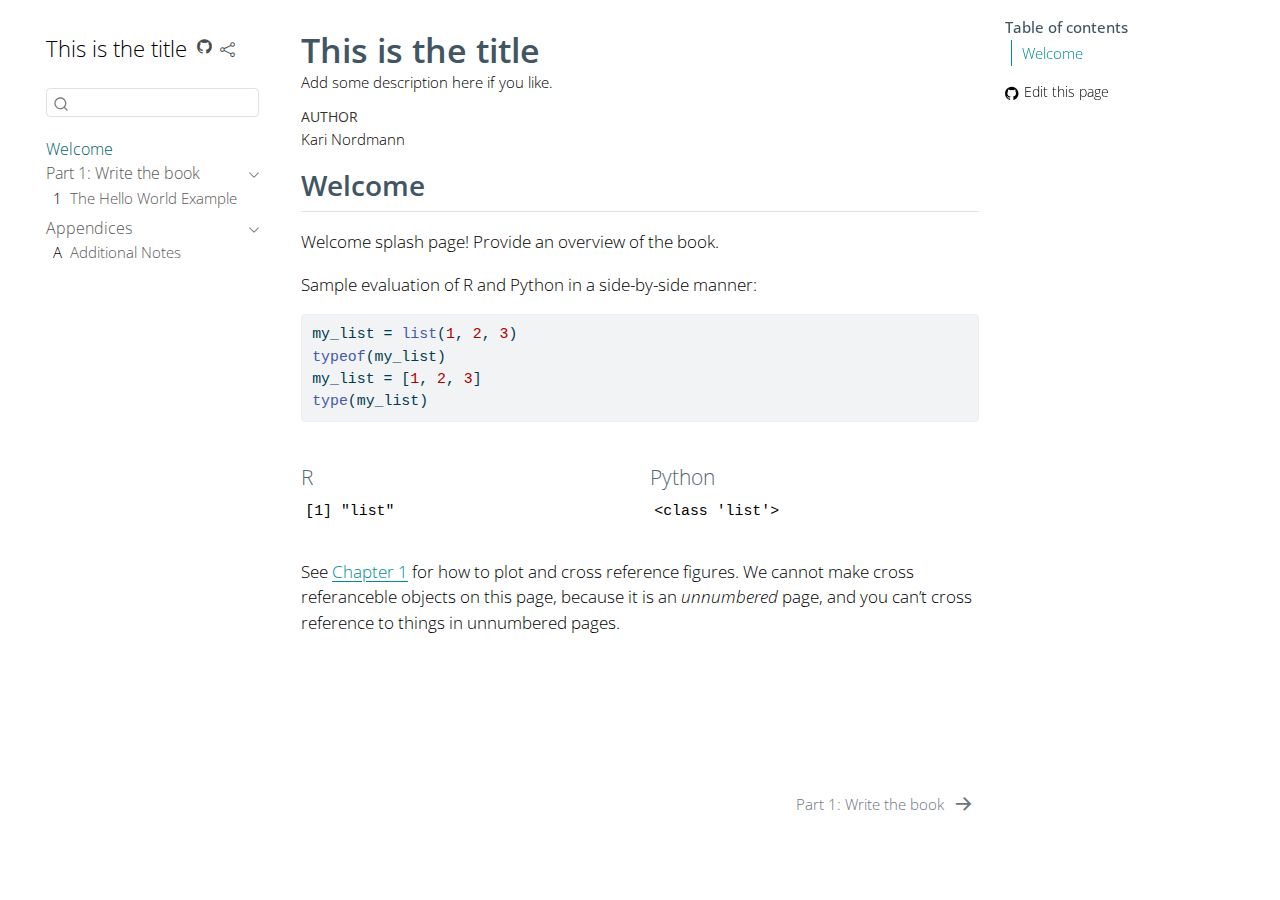
==== index.html @ a94cf101 "Initialize gh-pages" ====
<!DOCTYPE html>
<html xmlns="http://www.w3.org/1999/xhtml" lang="en" xml:lang="en"><head>
<meta http-equiv="Content-Type" content="text/html; charset=UTF-8">
<meta charset="utf-8">
<meta name="generator" content="quarto-1.4.554">
<meta name="viewport" content="width=device-width, initial-scale=1.0, user-scalable=yes">
<meta name="author" content="Kari Nordmann">
<meta name="description" content="Add some description here if you like.">
<title>This is the title</title>
<style>
code{white-space: pre-wrap;}
span.smallcaps{font-variant: small-caps;}
div.columns{display: flex; gap: min(4vw, 1.5em);}
div.column{flex: auto; overflow-x: auto;}
div.hanging-indent{margin-left: 1.5em; text-indent: -1.5em;}
ul.task-list{list-style: none;}
ul.task-list li input[type="checkbox"] {
  width: 0.8em;
  margin: 0 0.8em 0.2em -1em; /* quarto-specific, see https://github.com/quarto-dev/quarto-cli/issues/4556 */ 
  vertical-align: middle;
}
/* CSS for syntax highlighting */
pre > code.sourceCode { white-space: pre; position: relative; }
pre > code.sourceCode > span { line-height: 1.25; }
pre > code.sourceCode > span:empty { height: 1.2em; }
.sourceCode { overflow: visible; }
code.sourceCode > span { color: inherit; text-decoration: inherit; }
div.sourceCode { margin: 1em 0; }
pre.sourceCode { margin: 0; }
@media screen {
div.sourceCode { overflow: auto; }
}
@media print {
pre > code.sourceCode { white-space: pre-wrap; }
pre > code.sourceCode > span { text-indent: -5em; padding-left: 5em; }
}
pre.numberSource code
  { counter-reset: source-line 0; }
pre.numberSource code > span
  { position: relative; left: -4em; counter-increment: source-line; }
pre.numberSource code > span > a:first-child::before
  { content: counter(source-line);
    position: relative; left: -1em; text-align: right; vertical-align: baseline;
    border: none; display: inline-block;
    -webkit-touch-callout: none; -webkit-user-select: none;
    -khtml-user-select: none; -moz-user-select: none;
    -ms-user-select: none; user-select: none;
    padding: 0 4px; width: 4em;
  }
pre.numberSource { margin-left: 3em;  padding-left: 4px; }
div.sourceCode
  {   }
@media screen {
pre > code.sourceCode > span > a:first-child::before { text-decoration: underline; }
}
</style>

<script src="site_libs/quarto-nav/quarto-nav.js"></script>
<script src="site_libs/quarto-nav/headroom.min.js"></script>
<script src="site_libs/clipboard/clipboard.min.js"></script>
<script src="site_libs/quarto-search/autocomplete.umd.js"></script>
<script src="site_libs/quarto-search/fuse.min.js"></script>
<script src="site_libs/quarto-search/quarto-search.js"></script>
<meta name="quarto:offset" content="./">
<link href="./my-first-book.html" rel="next">
<script src="site_libs/quarto-html/quarto.js"></script>
<script src="site_libs/quarto-html/popper.min.js"></script>
<script src="site_libs/quarto-html/tippy.umd.min.js"></script>
<script src="site_libs/quarto-html/anchor.min.js"></script>
<link href="site_libs/quarto-html/tippy.css" rel="stylesheet">
<link href="site_libs/quarto-html/quarto-syntax-highlighting.css" rel="stylesheet" id="quarto-text-highlighting-styles">
<script src="site_libs/bootstrap/bootstrap.min.js"></script>
<link href="site_libs/bootstrap/bootstrap-icons.css" rel="stylesheet">
<link href="site_libs/bootstrap/bootstrap.min.css" rel="stylesheet" id="quarto-bootstrap" data-mode="light"><script id="quarto-search-options" type="application/json">{
  "location": "sidebar",
  "copy-button": false,
  "collapse-after": 3,
  "panel-placement": "start",
  "type": "textbox",
  "limit": 50,
  "keyboard-shortcut": [
    "f",
    "/",
    "s"
  ],
  "show-item-context": false,
  "language": {
    "search-no-results-text": "No results",
    "search-matching-documents-text": "matching documents",
    "search-copy-link-title": "Copy link to search",
    "search-hide-matches-text": "Hide additional matches",
    "search-more-match-text": "more match in this document",
    "search-more-matches-text": "more matches in this document",
    "search-clear-button-title": "Clear",
    "search-text-placeholder": "",
    "search-detached-cancel-button-title": "Cancel",
    "search-submit-button-title": "Submit",
    "search-label": "Search"
  }
}</script>
</head>
<body class="nav-sidebar floating">

<div id="quarto-search-results"></div>
  <header id="quarto-header" class="headroom fixed-top"><nav class="quarto-secondary-nav"><div class="container-fluid d-flex">
      <button type="button" class="quarto-btn-toggle btn" data-bs-toggle="collapse" data-bs-target=".quarto-sidebar-collapse-item" aria-controls="quarto-sidebar" aria-expanded="false" aria-label="Toggle sidebar navigation" onclick="if (window.quartoToggleHeadroom) { window.quartoToggleHeadroom(); }">
        <i class="bi bi-layout-text-sidebar-reverse"></i>
      </button>
        <nav class="quarto-page-breadcrumbs" aria-label="breadcrumb"><ol class="breadcrumb"><li class="breadcrumb-item"><a href="./index.html">Welcome</a></li></ol></nav>
        <a class="flex-grow-1" role="button" data-bs-toggle="collapse" data-bs-target=".quarto-sidebar-collapse-item" aria-controls="quarto-sidebar" aria-expanded="false" aria-label="Toggle sidebar navigation" onclick="if (window.quartoToggleHeadroom) { window.quartoToggleHeadroom(); }">      
        </a>
      <button type="button" class="btn quarto-search-button" aria-label="" onclick="window.quartoOpenSearch();">
        <i class="bi bi-search"></i>
      </button>
    </div>
  </nav></header><!-- content --><div id="quarto-content" class="quarto-container page-columns page-rows-contents page-layout-article">
<!-- sidebar -->
  <nav id="quarto-sidebar" class="sidebar collapse collapse-horizontal quarto-sidebar-collapse-item sidebar-navigation floating overflow-auto"><div class="pt-lg-2 mt-2 text-left sidebar-header">
    <div class="sidebar-title mb-0 py-0">
      <a href="./">This is the title</a> 
        <div class="sidebar-tools-main">
    <a href="https://github.com/NINAnor/NINA-ebook-template" title="Source Code" class="quarto-navigation-tool px-1" aria-label="Source Code"><i class="bi bi-github"></i></a>
    <div class="dropdown">
      <a href="" title="Share" id="quarto-navigation-tool-dropdown-0" class="quarto-navigation-tool dropdown-toggle px-1" data-bs-toggle="dropdown" aria-expanded="false" aria-label="Share"><i class="bi bi-share"></i></a>
      <ul class="dropdown-menu" aria-labelledby="quarto-navigation-tool-dropdown-0">
<li>
            <a class="dropdown-item sidebar-tools-main-item" href="https://twitter.com/intent/tweet?url=%7Curl%7C">
              <i class="bi bi-bi-twitter pe-1"></i>
            Twitter
            </a>
          </li>
          <li>
            <a class="dropdown-item sidebar-tools-main-item" href="https://www.facebook.com/sharer/sharer.php?u=%7Curl%7C">
              <i class="bi bi-bi-facebook pe-1"></i>
            Facebook
            </a>
          </li>
          <li>
            <a class="dropdown-item sidebar-tools-main-item" href="https://www.linkedin.com/sharing/share-offsite/?url=%7Curl%7C">
              <i class="bi bi-bi-linkedin pe-1"></i>
            LinkedIn
            </a>
          </li>
      </ul>
</div>
</div>
    </div>
      </div>
        <div class="mt-2 flex-shrink-0 align-items-center">
        <div class="sidebar-search">
        <div id="quarto-search" class="" title="Search"></div>
        </div>
        </div>
    <div class="sidebar-menu-container"> 
    <ul class="list-unstyled mt-1">
<li class="sidebar-item">
  <div class="sidebar-item-container"> 
  <a href="./index.html" class="sidebar-item-text sidebar-link active">
 <span class="menu-text">Welcome</span></a>
  </div>
</li>
        <li class="sidebar-item sidebar-item-section">
      <div class="sidebar-item-container"> 
            <a href="./my-first-book.html" class="sidebar-item-text sidebar-link">
 <span class="menu-text">Part 1: Write the book</span></a>
          <a class="sidebar-item-toggle text-start" data-bs-toggle="collapse" data-bs-target="#quarto-sidebar-section-1" aria-expanded="true" aria-label="Toggle section">
            <i class="bi bi-chevron-right ms-2"></i>
          </a> 
      </div>
      <ul id="quarto-sidebar-section-1" class="collapse list-unstyled sidebar-section depth1 show">
<li class="sidebar-item">
  <div class="sidebar-item-container"> 
  <a href="./hello-world.html" class="sidebar-item-text sidebar-link">
 <span class="menu-text"><span class="chapter-number">1</span>&nbsp; <span class="chapter-title">The Hello World Example</span></span></a>
  </div>
</li>
      </ul>
</li>
        <li class="sidebar-item sidebar-item-section">
      <div class="sidebar-item-container"> 
            <a class="sidebar-item-text sidebar-link text-start" data-bs-toggle="collapse" data-bs-target="#quarto-sidebar-section-2" aria-expanded="true">
 <span class="menu-text">Appendices</span></a>
          <a class="sidebar-item-toggle text-start" data-bs-toggle="collapse" data-bs-target="#quarto-sidebar-section-2" aria-expanded="true" aria-label="Toggle section">
            <i class="bi bi-chevron-right ms-2"></i>
          </a> 
      </div>
      <ul id="quarto-sidebar-section-2" class="collapse list-unstyled sidebar-section depth1 show">
<li class="sidebar-item">
  <div class="sidebar-item-container"> 
  <a href="./appendix-notes.html" class="sidebar-item-text sidebar-link">
 <span class="menu-text"><span class="chapter-number">A</span>&nbsp; <span class="chapter-title">Additional Notes</span></span></a>
  </div>
</li>
      </ul>
</li>
    </ul>
</div>
</nav><div id="quarto-sidebar-glass" class="quarto-sidebar-collapse-item" data-bs-toggle="collapse" data-bs-target=".quarto-sidebar-collapse-item"></div>
<!-- margin-sidebar -->
    <div id="quarto-margin-sidebar" class="sidebar margin-sidebar">
        <nav id="TOC" role="doc-toc" class="toc-active"><h2 id="toc-title">Table of contents</h2>
   
  <ul>
<li><a href="#welcome" id="toc-welcome" class="nav-link active" data-scroll-target="#welcome">Welcome</a></li>
  </ul><div class="toc-actions"><ul><li><a href="https://github.com/NINAnor/NINA-ebook-template/edit/main/index.qmd" class="toc-action"><i class="bi bi-github"></i>Edit this page</a></li></ul></div></nav>
    </div>
<!-- main -->
<main class="content" id="quarto-document-content"><header id="title-block-header" class="quarto-title-block default"><div class="quarto-title">
<h1 class="title">This is the title</h1>
</div>

<div>
  <div class="description">
    <p>Add some description here if you like.</p>
  </div>
</div>


<div class="quarto-title-meta">

    <div>
    <div class="quarto-title-meta-heading">Author</div>
    <div class="quarto-title-meta-contents">
             <p>Kari Nordmann </p>
          </div>
  </div>
    
  
    
  </div>
  


</header><section id="welcome" class="level2 unnumbered"><h2 class="unnumbered anchored" data-anchor-id="welcome">Welcome</h2>
<p>Welcome splash page! Provide an overview of the book.</p>
<p>Sample evaluation of R and Python in a side-by-side manner:</p>
<div class="sourceCode cell-code" id="cb1"><pre class="sourceCode r code-with-copy"><code class="sourceCode r"><span id="cb1-1"><a href="#cb1-1" aria-hidden="true" tabindex="-1"></a>my_list <span class="ot">=</span> <span class="fu">list</span>(<span class="dv">1</span>, <span class="dv">2</span>, <span class="dv">3</span>)</span>
<span id="cb1-2"><a href="#cb1-2" aria-hidden="true" tabindex="-1"></a><span class="fu">typeof</span>(my_list)</span>
<span id="cb1-3"><a href="#cb1-3" aria-hidden="true" tabindex="-1"></a>my_list <span class="ot">=</span> [<span class="dv">1</span>, <span class="dv">2</span>, <span class="dv">3</span>]</span>
<span id="cb1-4"><a href="#cb1-4" aria-hidden="true" tabindex="-1"></a><span class="fu">type</span>(my_list)</span></code><button title="Copy to Clipboard" class="code-copy-button"><i class="bi"></i></button></pre></div>
<div class="quarto-layout-panel" data-layout-ncol="2">
<div class="quarto-layout-row">
<section id="r" class="level4 cell quarto-layout-cell" style="flex-basis: 50.0%;justify-content: flex-start;"><h4 class="anchored" data-anchor-id="r">R</h4>
<div class="cell-output cell-output-stdout">
<pre><code>[1] "list"</code></pre>
</div>
</section><section id="python" class="level4 cell quarto-layout-cell" style="flex-basis: 50.0%;justify-content: flex-start;"><h4 class="anchored" data-anchor-id="python">Python</h4>
<div class="cell-output cell-output-stdout">
<pre><code>&lt;class 'list'&gt;</code></pre>
</div>
</section>
</div>
</div>
<p>See <a href="hello-world.html">Chapter 1</a> for how to plot and cross reference figures. We cannot make cross referanceble objects on this page, because it is an <em>unnumbered</em> page, and you can’t cross reference to things in unnumbered pages.</p>


</section></main><!-- /main --><script id="quarto-html-after-body" type="application/javascript">
window.document.addEventListener("DOMContentLoaded", function (event) {
  const toggleBodyColorMode = (bsSheetEl) => {
    const mode = bsSheetEl.getAttribute("data-mode");
    const bodyEl = window.document.querySelector("body");
    if (mode === "dark") {
      bodyEl.classList.add("quarto-dark");
      bodyEl.classList.remove("quarto-light");
    } else {
      bodyEl.classList.add("quarto-light");
      bodyEl.classList.remove("quarto-dark");
    }
  }
  const toggleBodyColorPrimary = () => {
    const bsSheetEl = window.document.querySelector("link#quarto-bootstrap");
    if (bsSheetEl) {
      toggleBodyColorMode(bsSheetEl);
    }
  }
  toggleBodyColorPrimary();  
  const icon = "";
  const anchorJS = new window.AnchorJS();
  anchorJS.options = {
    placement: 'right',
    icon: icon
  };
  anchorJS.add('.anchored');
  const isCodeAnnotation = (el) => {
    for (const clz of el.classList) {
      if (clz.startsWith('code-annotation-')) {                     
        return true;
      }
    }
    return false;
  }
  const clipboard = new window.ClipboardJS('.code-copy-button', {
    text: function(trigger) {
      const codeEl = trigger.previousElementSibling.cloneNode(true);
      for (const childEl of codeEl.children) {
        if (isCodeAnnotation(childEl)) {
          childEl.remove();
        }
      }
      return codeEl.innerText;
    }
  });
  clipboard.on('success', function(e) {
    // button target
    const button = e.trigger;
    // don't keep focus
    button.blur();
    // flash "checked"
    button.classList.add('code-copy-button-checked');
    var currentTitle = button.getAttribute("title");
    button.setAttribute("title", "Copied!");
    let tooltip;
    if (window.bootstrap) {
      button.setAttribute("data-bs-toggle", "tooltip");
      button.setAttribute("data-bs-placement", "left");
      button.setAttribute("data-bs-title", "Copied!");
      tooltip = new bootstrap.Tooltip(button, 
        { trigger: "manual", 
          customClass: "code-copy-button-tooltip",
          offset: [0, -8]});
      tooltip.show();    
    }
    setTimeout(function() {
      if (tooltip) {
        tooltip.hide();
        button.removeAttribute("data-bs-title");
        button.removeAttribute("data-bs-toggle");
        button.removeAttribute("data-bs-placement");
      }
      button.setAttribute("title", currentTitle);
      button.classList.remove('code-copy-button-checked');
    }, 1000);
    // clear code selection
    e.clearSelection();
  });
    var localhostRegex = new RegExp(/^(?:http|https):\/\/localhost\:?[0-9]*\//);
    var mailtoRegex = new RegExp(/^mailto:/);
      var filterRegex = new RegExp('/' + window.location.host + '/');
    var isInternal = (href) => {
        return filterRegex.test(href) || localhostRegex.test(href) || mailtoRegex.test(href);
    }
    // Inspect non-navigation links and adorn them if external
 	var links = window.document.querySelectorAll('a[href]:not(.nav-link):not(.navbar-brand):not(.toc-action):not(.sidebar-link):not(.sidebar-item-toggle):not(.pagination-link):not(.no-external):not([aria-hidden]):not(.dropdown-item):not(.quarto-navigation-tool)');
    for (var i=0; i<links.length; i++) {
      const link = links[i];
      if (!isInternal(link.href)) {
        // undo the damage that might have been done by quarto-nav.js in the case of
        // links that we want to consider external
        if (link.dataset.originalHref !== undefined) {
          link.href = link.dataset.originalHref;
        }
      }
    }
  function tippyHover(el, contentFn, onTriggerFn, onUntriggerFn) {
    const config = {
      allowHTML: true,
      maxWidth: 500,
      delay: 100,
      arrow: false,
      appendTo: function(el) {
          return el.parentElement;
      },
      interactive: true,
      interactiveBorder: 10,
      theme: 'quarto',
      placement: 'bottom-start',
    };
    if (contentFn) {
      config.content = contentFn;
    }
    if (onTriggerFn) {
      config.onTrigger = onTriggerFn;
    }
    if (onUntriggerFn) {
      config.onUntrigger = onUntriggerFn;
    }
    window.tippy(el, config); 
  }
  const noterefs = window.document.querySelectorAll('a[role="doc-noteref"]');
  for (var i=0; i<noterefs.length; i++) {
    const ref = noterefs[i];
    tippyHover(ref, function() {
      // use id or data attribute instead here
      let href = ref.getAttribute('data-footnote-href') || ref.getAttribute('href');
      try { href = new URL(href).hash; } catch {}
      const id = href.replace(/^#\/?/, "");
      const note = window.document.getElementById(id);
      if (note) {
        return note.innerHTML;
      } else {
        return "";
      }
    });
  }
  const xrefs = window.document.querySelectorAll('a.quarto-xref');
  const processXRef = (id, note) => {
    // Strip column container classes
    const stripColumnClz = (el) => {
      el.classList.remove("page-full", "page-columns");
      if (el.children) {
        for (const child of el.children) {
          stripColumnClz(child);
        }
      }
    }
    stripColumnClz(note)
    if (id === null || id.startsWith('sec-')) {
      // Special case sections, only their first couple elements
      const container = document.createElement("div");
      if (note.children && note.children.length > 2) {
        container.appendChild(note.children[0].cloneNode(true));
        for (let i = 1; i < note.children.length; i++) {
          const child = note.children[i];
          if (child.tagName === "P" && child.innerText === "") {
            continue;
          } else {
            container.appendChild(child.cloneNode(true));
            break;
          }
        }
        if (window.Quarto?.typesetMath) {
          window.Quarto.typesetMath(container);
        }
        return container.innerHTML
      } else {
        if (window.Quarto?.typesetMath) {
          window.Quarto.typesetMath(note);
        }
        return note.innerHTML;
      }
    } else {
      // Remove any anchor links if they are present
      const anchorLink = note.querySelector('a.anchorjs-link');
      if (anchorLink) {
        anchorLink.remove();
      }
      if (window.Quarto?.typesetMath) {
        window.Quarto.typesetMath(note);
      }
      // TODO in 1.5, we should make sure this works without a callout special case
      if (note.classList.contains("callout")) {
        return note.outerHTML;
      } else {
        return note.innerHTML;
      }
    }
  }
  for (var i=0; i<xrefs.length; i++) {
    const xref = xrefs[i];
    tippyHover(xref, undefined, function(instance) {
      instance.disable();
      let url = xref.getAttribute('href');
      let hash = undefined; 
      if (url.startsWith('#')) {
        hash = url;
      } else {
        try { hash = new URL(url).hash; } catch {}
      }
      if (hash) {
        const id = hash.replace(/^#\/?/, "");
        const note = window.document.getElementById(id);
        if (note !== null) {
          try {
            const html = processXRef(id, note.cloneNode(true));
            instance.setContent(html);
          } finally {
            instance.enable();
            instance.show();
          }
        } else {
          // See if we can fetch this
          fetch(url.split('#')[0])
          .then(res => res.text())
          .then(html => {
            const parser = new DOMParser();
            const htmlDoc = parser.parseFromString(html, "text/html");
            const note = htmlDoc.getElementById(id);
            if (note !== null) {
              const html = processXRef(id, note);
              instance.setContent(html);
            } 
          }).finally(() => {
            instance.enable();
            instance.show();
          });
        }
      } else {
        // See if we can fetch a full url (with no hash to target)
        // This is a special case and we should probably do some content thinning / targeting
        fetch(url)
        .then(res => res.text())
        .then(html => {
          const parser = new DOMParser();
          const htmlDoc = parser.parseFromString(html, "text/html");
          const note = htmlDoc.querySelector('main.content');
          if (note !== null) {
            // This should only happen for chapter cross references
            // (since there is no id in the URL)
            // remove the first header
            if (note.children.length > 0 && note.children[0].tagName === "HEADER") {
              note.children[0].remove();
            }
            const html = processXRef(null, note);
            instance.setContent(html);
          } 
        }).finally(() => {
          instance.enable();
          instance.show();
        });
      }
    }, function(instance) {
    });
  }
      let selectedAnnoteEl;
      const selectorForAnnotation = ( cell, annotation) => {
        let cellAttr = 'data-code-cell="' + cell + '"';
        let lineAttr = 'data-code-annotation="' +  annotation + '"';
        const selector = 'span[' + cellAttr + '][' + lineAttr + ']';
        return selector;
      }
      const selectCodeLines = (annoteEl) => {
        const doc = window.document;
        const targetCell = annoteEl.getAttribute("data-target-cell");
        const targetAnnotation = annoteEl.getAttribute("data-target-annotation");
        const annoteSpan = window.document.querySelector(selectorForAnnotation(targetCell, targetAnnotation));
        const lines = annoteSpan.getAttribute("data-code-lines").split(",");
        const lineIds = lines.map((line) => {
          return targetCell + "-" + line;
        })
        let top = null;
        let height = null;
        let parent = null;
        if (lineIds.length > 0) {
            //compute the position of the single el (top and bottom and make a div)
            const el = window.document.getElementById(lineIds[0]);
            top = el.offsetTop;
            height = el.offsetHeight;
            parent = el.parentElement.parentElement;
          if (lineIds.length > 1) {
            const lastEl = window.document.getElementById(lineIds[lineIds.length - 1]);
            const bottom = lastEl.offsetTop + lastEl.offsetHeight;
            height = bottom - top;
          }
          if (top !== null && height !== null && parent !== null) {
            // cook up a div (if necessary) and position it 
            let div = window.document.getElementById("code-annotation-line-highlight");
            if (div === null) {
              div = window.document.createElement("div");
              div.setAttribute("id", "code-annotation-line-highlight");
              div.style.position = 'absolute';
              parent.appendChild(div);
            }
            div.style.top = top - 2 + "px";
            div.style.height = height + 4 + "px";
            div.style.left = 0;
            let gutterDiv = window.document.getElementById("code-annotation-line-highlight-gutter");
            if (gutterDiv === null) {
              gutterDiv = window.document.createElement("div");
              gutterDiv.setAttribute("id", "code-annotation-line-highlight-gutter");
              gutterDiv.style.position = 'absolute';
              const codeCell = window.document.getElementById(targetCell);
              const gutter = codeCell.querySelector('.code-annotation-gutter');
              gutter.appendChild(gutterDiv);
            }
            gutterDiv.style.top = top - 2 + "px";
            gutterDiv.style.height = height + 4 + "px";
          }
          selectedAnnoteEl = annoteEl;
        }
      };
      const unselectCodeLines = () => {
        const elementsIds = ["code-annotation-line-highlight", "code-annotation-line-highlight-gutter"];
        elementsIds.forEach((elId) => {
          const div = window.document.getElementById(elId);
          if (div) {
            div.remove();
          }
        });
        selectedAnnoteEl = undefined;
      };
        // Handle positioning of the toggle
    window.addEventListener(
      "resize",
      throttle(() => {
        elRect = undefined;
        if (selectedAnnoteEl) {
          selectCodeLines(selectedAnnoteEl);
        }
      }, 10)
    );
    function throttle(fn, ms) {
    let throttle = false;
    let timer;
      return (...args) => {
        if(!throttle) { // first call gets through
            fn.apply(this, args);
            throttle = true;
        } else { // all the others get throttled
            if(timer) clearTimeout(timer); // cancel #2
            timer = setTimeout(() => {
              fn.apply(this, args);
              timer = throttle = false;
            }, ms);
        }
      };
    }
      // Attach click handler to the DT
      const annoteDls = window.document.querySelectorAll('dt[data-target-cell]');
      for (const annoteDlNode of annoteDls) {
        annoteDlNode.addEventListener('click', (event) => {
          const clickedEl = event.target;
          if (clickedEl !== selectedAnnoteEl) {
            unselectCodeLines();
            const activeEl = window.document.querySelector('dt[data-target-cell].code-annotation-active');
            if (activeEl) {
              activeEl.classList.remove('code-annotation-active');
            }
            selectCodeLines(clickedEl);
            clickedEl.classList.add('code-annotation-active');
          } else {
            // Unselect the line
            unselectCodeLines();
            clickedEl.classList.remove('code-annotation-active');
          }
        });
      }
  const findCites = (el) => {
    const parentEl = el.parentElement;
    if (parentEl) {
      const cites = parentEl.dataset.cites;
      if (cites) {
        return {
          el,
          cites: cites.split(' ')
        };
      } else {
        return findCites(el.parentElement)
      }
    } else {
      return undefined;
    }
  };
  var bibliorefs = window.document.querySelectorAll('a[role="doc-biblioref"]');
  for (var i=0; i<bibliorefs.length; i++) {
    const ref = bibliorefs[i];
    const citeInfo = findCites(ref);
    if (citeInfo) {
      tippyHover(citeInfo.el, function() {
        var popup = window.document.createElement('div');
        citeInfo.cites.forEach(function(cite) {
          var citeDiv = window.document.createElement('div');
          citeDiv.classList.add('hanging-indent');
          citeDiv.classList.add('csl-entry');
          var biblioDiv = window.document.getElementById('ref-' + cite);
          if (biblioDiv) {
            citeDiv.innerHTML = biblioDiv.innerHTML;
          }
          popup.appendChild(citeDiv);
        });
        return popup.innerHTML;
      });
    }
  }
});
</script><nav class="page-navigation"><div class="nav-page nav-page-previous">
  </div>
  <div class="nav-page nav-page-next">
      <a href="./my-first-book.html" class="pagination-link" aria-label="Part 1: Write the book">
        <span class="nav-page-text">Part 1: Write the book</span> <i class="bi bi-arrow-right-short"></i>
      </a>
  </div>
</nav>
</div> <!-- /content -->



<footer class="footer"><div class="nav-footer"><div class="nav-footer-center"><div class="toc-actions d-sm-block d-md-none"><ul><li><a href="https://github.com/NINAnor/NINA-ebook-template/edit/main/index.qmd" class="toc-action"><i class="bi bi-github"></i>Edit this page</a></li></ul></div></div></div></footer></body></html>
---- site_libs/quarto-html/tippy.css ----
.tippy-box[data-animation=fade][data-state=hidden]{opacity:0}[data-tippy-root]{max-width:calc(100vw - 10px)}.tippy-box{position:relative;background-color:#333;color:#fff;border-radius:4px;font-size:14px;line-height:1.4;white-space:normal;outline:0;transition-property:transform,visibility,opacity}.tippy-box[data-placement^=top]>.tippy-arrow{bottom:0}.tippy-box[data-placement^=top]>.tippy-arrow:before{bottom:-7px;left:0;border-width:8px 8px 0;border-top-color:initial;transform-origin:center top}.tippy-box[data-placement^=bottom]>.tippy-arrow{top:0}.tippy-box[data-placement^=bottom]>.tippy-arrow:before{top:-7px;left:0;border-width:0 8px 8px;border-bottom-color:initial;transform-origin:center bottom}.tippy-box[data-placement^=left]>.tippy-arrow{right:0}.tippy-box[data-placement^=left]>.tippy-arrow:before{border-width:8px 0 8px 8px;border-left-color:initial;right:-7px;transform-origin:center left}.tippy-box[data-placement^=right]>.tippy-arrow{left:0}.tippy-box[data-placement^=right]>.tippy-arrow:before{left:-7px;border-width:8px 8px 8px 0;border-right-color:initial;transform-origin:center right}.tippy-box[data-inertia][data-state=visible]{transition-timing-function:cubic-bezier(.54,1.5,.38,1.11)}.tippy-arrow{width:16px;height:16px;color:#333}.tippy-arrow:before{content:"";position:absolute;border-color:transparent;border-style:solid}.tippy-content{position:relative;padding:5px 9px;z-index:1}
---- site_libs/quarto-html/quarto-syntax-highlighting.css ----
/* quarto syntax highlight colors */
:root {
  --quarto-hl-ot-color: #003B4F;
  --quarto-hl-at-color: #657422;
  --quarto-hl-ss-color: #20794D;
  --quarto-hl-an-color: #5E5E5E;
  --quarto-hl-fu-color: #4758AB;
  --quarto-hl-st-color: #20794D;
  --quarto-hl-cf-color: #003B4F;
  --quarto-hl-op-color: #5E5E5E;
  --quarto-hl-er-color: #AD0000;
  --quarto-hl-bn-color: #AD0000;
  --quarto-hl-al-color: #AD0000;
  --quarto-hl-va-color: #111111;
  --quarto-hl-bu-color: inherit;
  --quarto-hl-ex-color: inherit;
  --quarto-hl-pp-color: #AD0000;
  --quarto-hl-in-color: #5E5E5E;
  --quarto-hl-vs-color: #20794D;
  --quarto-hl-wa-color: #5E5E5E;
  --quarto-hl-do-color: #5E5E5E;
  --quarto-hl-im-color: #00769E;
  --quarto-hl-ch-color: #20794D;
  --quarto-hl-dt-color: #AD0000;
  --quarto-hl-fl-color: #AD0000;
  --quarto-hl-co-color: #5E5E5E;
  --quarto-hl-cv-color: #5E5E5E;
  --quarto-hl-cn-color: #8f5902;
  --quarto-hl-sc-color: #5E5E5E;
  --quarto-hl-dv-color: #AD0000;
  --quarto-hl-kw-color: #003B4F;
}

/* other quarto variables */
:root {
  --quarto-font-monospace: SFMono-Regular, Menlo, Monaco, Consolas, "Liberation Mono", "Courier New", monospace;
}

pre > code.sourceCode > span {
  color: #003B4F;
}

code span {
  color: #003B4F;
}

code.sourceCode > span {
  color: #003B4F;
}

div.sourceCode,
div.sourceCode pre.sourceCode {
  color: #003B4F;
}

code span.ot {
  color: #003B4F;
  font-style: inherit;
}

code span.at {
  color: #657422;
  font-style: inherit;
}

code span.ss {
  color: #20794D;
  font-style: inherit;
}

code span.an {
  color: #5E5E5E;
  font-style: inherit;
}

code span.fu {
  color: #4758AB;
  font-style: inherit;
}

code span.st {
  color: #20794D;
  font-style: inherit;
}

code span.cf {
  color: #003B4F;
  font-style: inherit;
}

code span.op {
  color: #5E5E5E;
  font-style: inherit;
}

code span.er {
  color: #AD0000;
  font-style: inherit;
}

code span.bn {
  color: #AD0000;
  font-style: inherit;
}

code span.al {
  color: #AD0000;
  font-style: inherit;
}

code span.va {
  color: #111111;
  font-style: inherit;
}

code span.bu {
  font-style: inherit;
}

code span.ex {
  font-style: inherit;
}

code span.pp {
  color: #AD0000;
  font-style: inherit;
}

code span.in {
  color: #5E5E5E;
  font-style: inherit;
}

code span.vs {
  color: #20794D;
  font-style: inherit;
}

code span.wa {
  color: #5E5E5E;
  font-style: italic;
}

code span.do {
  color: #5E5E5E;
  font-style: italic;
}

code span.im {
  color: #00769E;
  font-style: inherit;
}

code span.ch {
  color: #20794D;
  font-style: inherit;
}

code span.dt {
  color: #AD0000;
  font-style: inherit;
}

code span.fl {
  color: #AD0000;
  font-style: inherit;
}

code span.co {
  color: #5E5E5E;
  font-style: inherit;
}

code span.cv {
  color: #5E5E5E;
  font-style: italic;
}

code span.cn {
  color: #8f5902;
  font-style: inherit;
}

code span.sc {
  color: #5E5E5E;
  font-style: inherit;
}

code span.dv {
  color: #AD0000;
  font-style: inherit;
}

code span.kw {
  color: #003B4F;
  font-style: inherit;
}

.prevent-inlining {
  content: "</";
}

/*# sourceMappingURL=debc5d5d77c3f9108843748ff7464032.css.map */
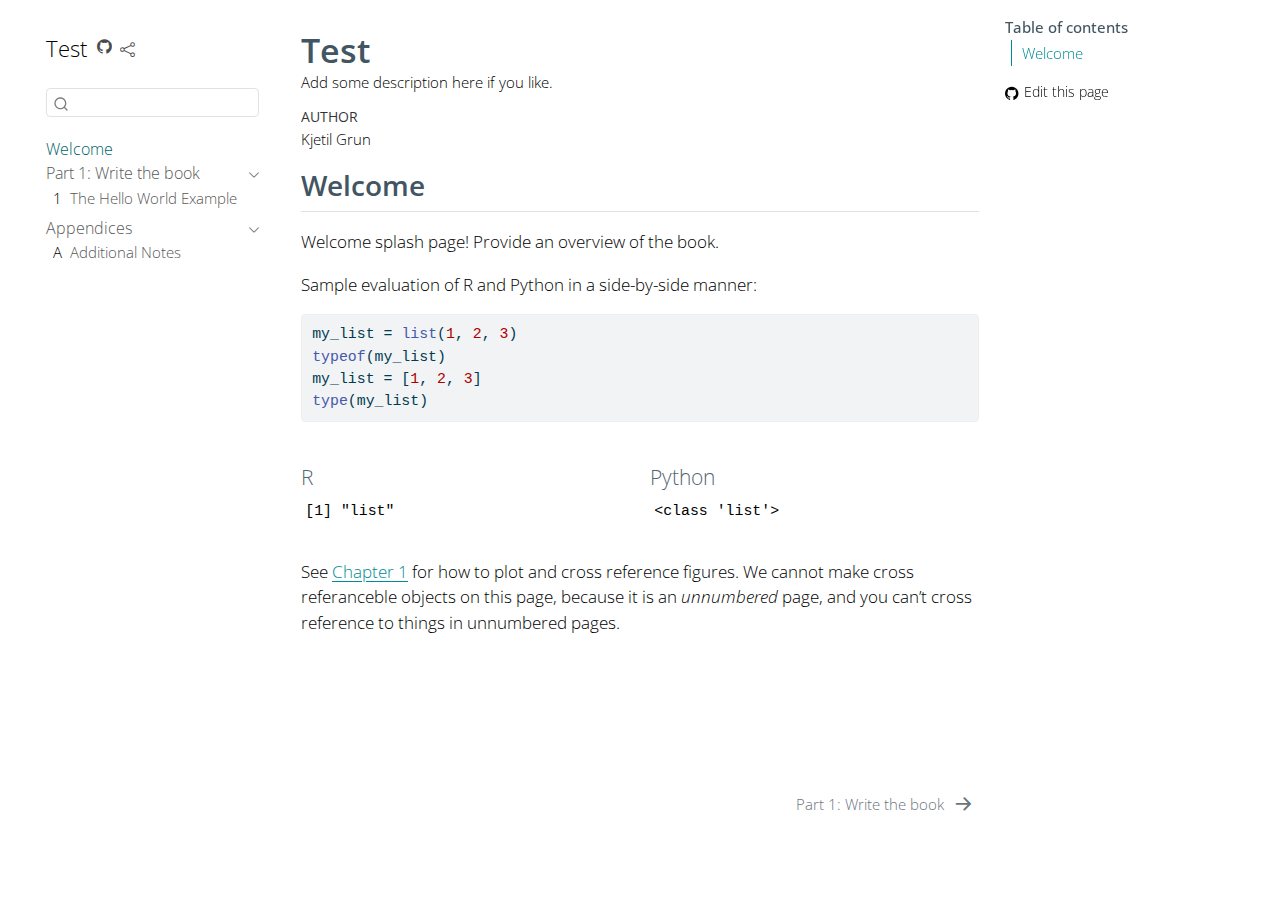
==== commit 4a38862e: "Built site for gh-pages" ====
--- a/index.html
+++ b/index.html
@@ -4,9 +4,9 @@
 <meta charset="utf-8">
 <meta name="generator" content="quarto-1.4.554">
 <meta name="viewport" content="width=device-width, initial-scale=1.0, user-scalable=yes">
-<meta name="author" content="Kari Nordmann">
+<meta name="author" content="Kjetil Grun">
 <meta name="description" content="Add some description here if you like.">
-<title>This is the title</title>
+<title>Test</title>
 <style>
 code{white-space: pre-wrap;}
 span.smallcaps{font-variant: small-caps;}
@@ -117,7 +117,7 @@
 <!-- sidebar -->
   <nav id="quarto-sidebar" class="sidebar collapse collapse-horizontal quarto-sidebar-collapse-item sidebar-navigation floating overflow-auto"><div class="pt-lg-2 mt-2 text-left sidebar-header">
     <div class="sidebar-title mb-0 py-0">
-      <a href="./">This is the title</a> 
+      <a href="./">Test</a> 
         <div class="sidebar-tools-main">
     <a href="https://github.com/NINAnor/NINA-ebook-template" title="Source Code" class="quarto-navigation-tool px-1" aria-label="Source Code"><i class="bi bi-github"></i></a>
     <div class="dropdown">
@@ -206,7 +206,7 @@
     </div>
 <!-- main -->
 <main class="content" id="quarto-document-content"><header id="title-block-header" class="quarto-title-block default"><div class="quarto-title">
-<h1 class="title">This is the title</h1>
+<h1 class="title">Test</h1>
 </div>
 
 <div>
@@ -221,7 +221,7 @@
     <div>
     <div class="quarto-title-meta-heading">Author</div>
     <div class="quarto-title-meta-contents">
-             <p>Kari Nordmann </p>
+             <p>Kjetil Grun </p>
           </div>
   </div>
     
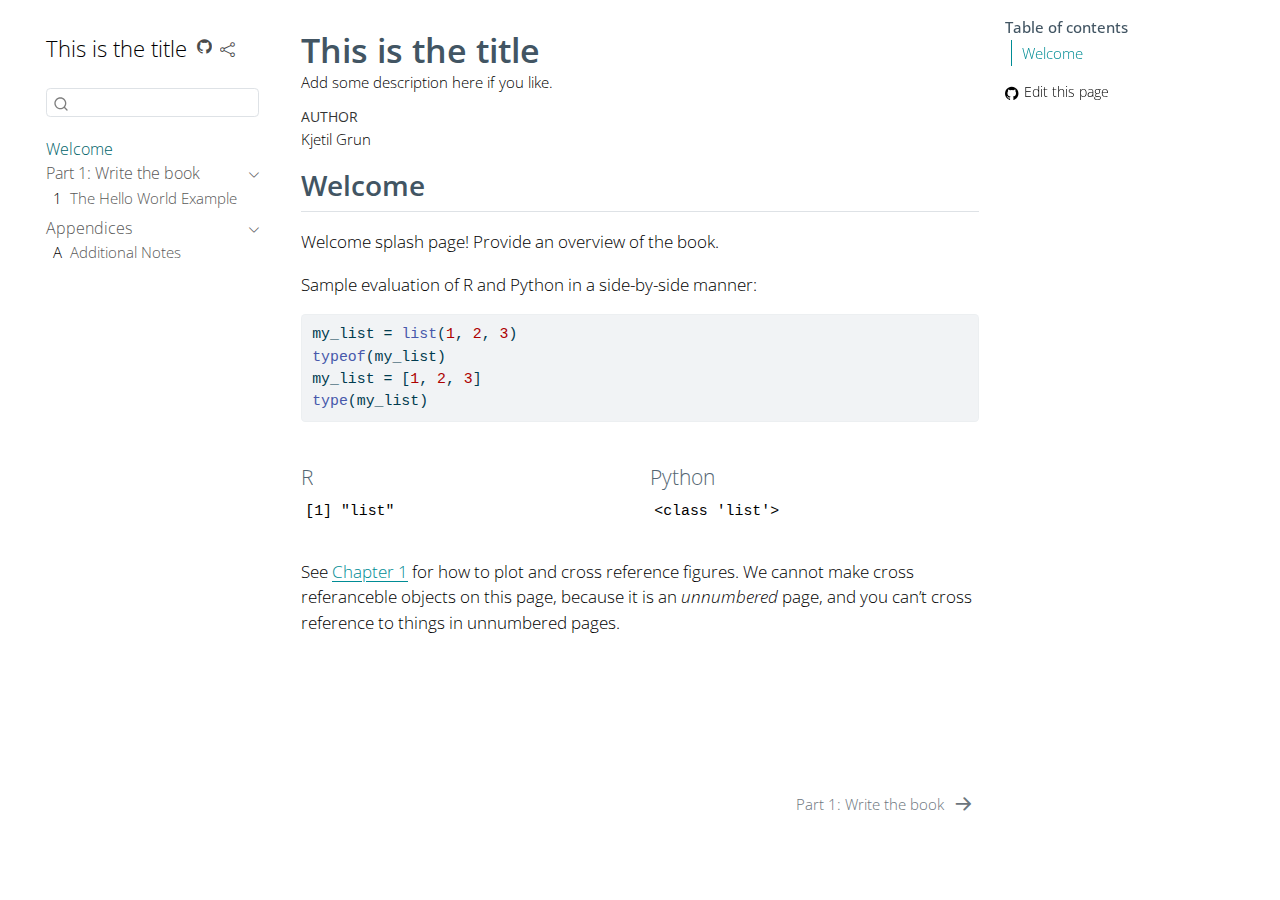
==== commit 8908fc23: "Built site for gh-pages" ====
--- a/index.html
+++ b/index.html
@@ -6,7 +6,7 @@
 <meta name="viewport" content="width=device-width, initial-scale=1.0, user-scalable=yes">
 <meta name="author" content="Kjetil Grun">
 <meta name="description" content="Add some description here if you like.">
-<title>Test</title>
+<title>This is the title</title>
 <style>
 code{white-space: pre-wrap;}
 span.smallcaps{font-variant: small-caps;}
@@ -117,7 +117,7 @@
 <!-- sidebar -->
   <nav id="quarto-sidebar" class="sidebar collapse collapse-horizontal quarto-sidebar-collapse-item sidebar-navigation floating overflow-auto"><div class="pt-lg-2 mt-2 text-left sidebar-header">
     <div class="sidebar-title mb-0 py-0">
-      <a href="./">Test</a> 
+      <a href="./">This is the title</a> 
         <div class="sidebar-tools-main">
     <a href="https://github.com/NINAnor/NINA-ebook-template" title="Source Code" class="quarto-navigation-tool px-1" aria-label="Source Code"><i class="bi bi-github"></i></a>
     <div class="dropdown">
@@ -206,7 +206,7 @@
     </div>
 <!-- main -->
 <main class="content" id="quarto-document-content"><header id="title-block-header" class="quarto-title-block default"><div class="quarto-title">
-<h1 class="title">Test</h1>
+<h1 class="title">This is the title</h1>
 </div>
 
 <div>
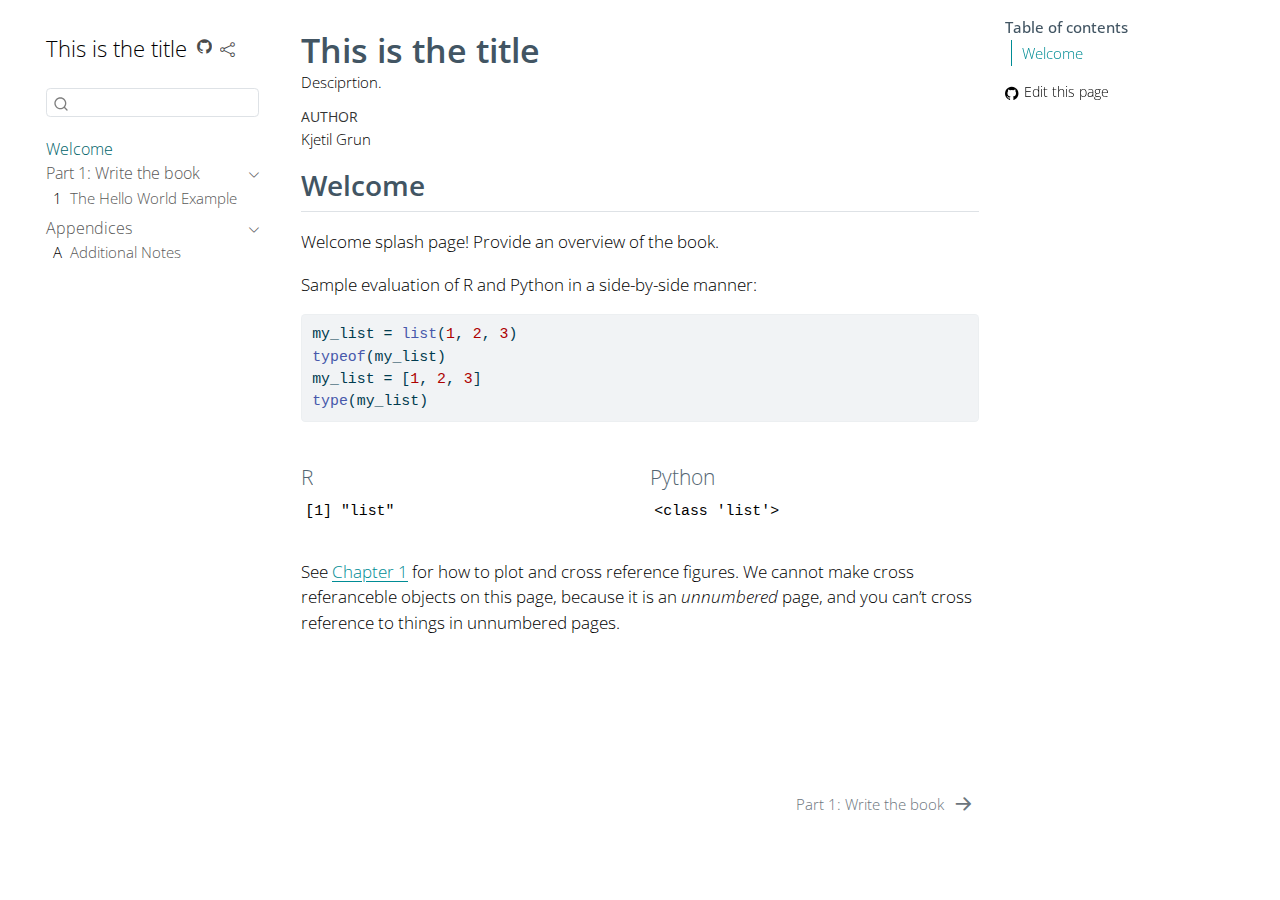
==== commit f9e7c5e9: "Built site for gh-pages" ====
--- a/index.html
+++ b/index.html
@@ -5,7 +5,7 @@
 <meta name="generator" content="quarto-1.4.554">
 <meta name="viewport" content="width=device-width, initial-scale=1.0, user-scalable=yes">
 <meta name="author" content="Kjetil Grun">
-<meta name="description" content="Add some description here if you like.">
+<meta name="description" content="Desciprtion.">
 <title>This is the title</title>
 <style>
 code{white-space: pre-wrap;}
@@ -211,7 +211,7 @@
 
 <div>
   <div class="description">
-    <p>Add some description here if you like.</p>
+    <p>Desciprtion.</p>
   </div>
 </div>
 
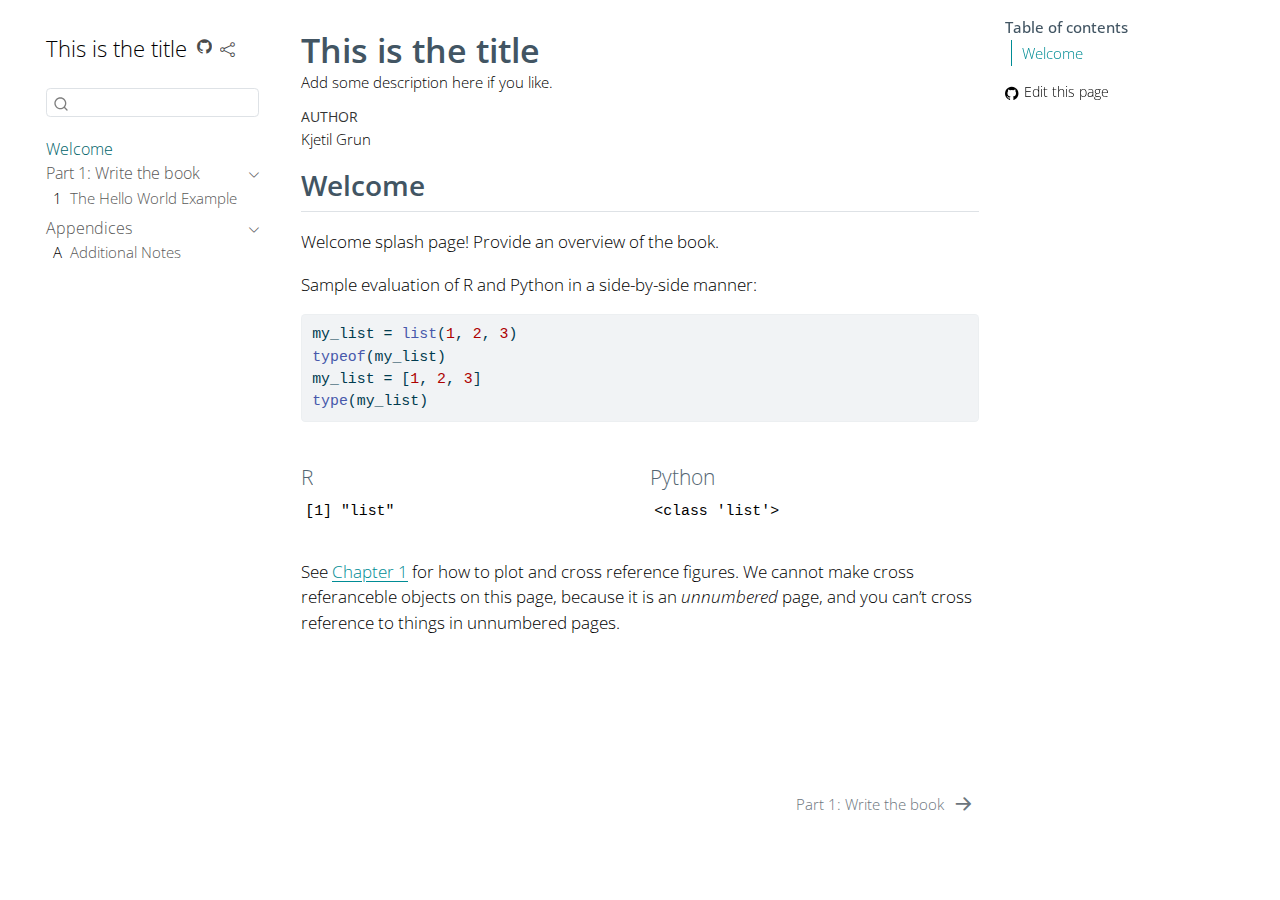
==== commit 7438f9c5: "Built site for gh-pages" ====
--- a/index.html
+++ b/index.html
@@ -2,10 +2,10 @@
 <html xmlns="http://www.w3.org/1999/xhtml" lang="en" xml:lang="en"><head>
 <meta http-equiv="Content-Type" content="text/html; charset=UTF-8">
 <meta charset="utf-8">
-<meta name="generator" content="quarto-1.4.554">
+<meta name="generator" content="quarto-1.4.555">
 <meta name="viewport" content="width=device-width, initial-scale=1.0, user-scalable=yes">
 <meta name="author" content="Kjetil Grun">
-<meta name="description" content="Desciprtion.">
+<meta name="description" content="Add some description here if you like.">
 <title>This is the title</title>
 <style>
 code{white-space: pre-wrap;}
@@ -211,7 +211,7 @@
 
 <div>
   <div class="description">
-    <p>Desciprtion.</p>
+    <p>Add some description here if you like.</p>
   </div>
 </div>
 
